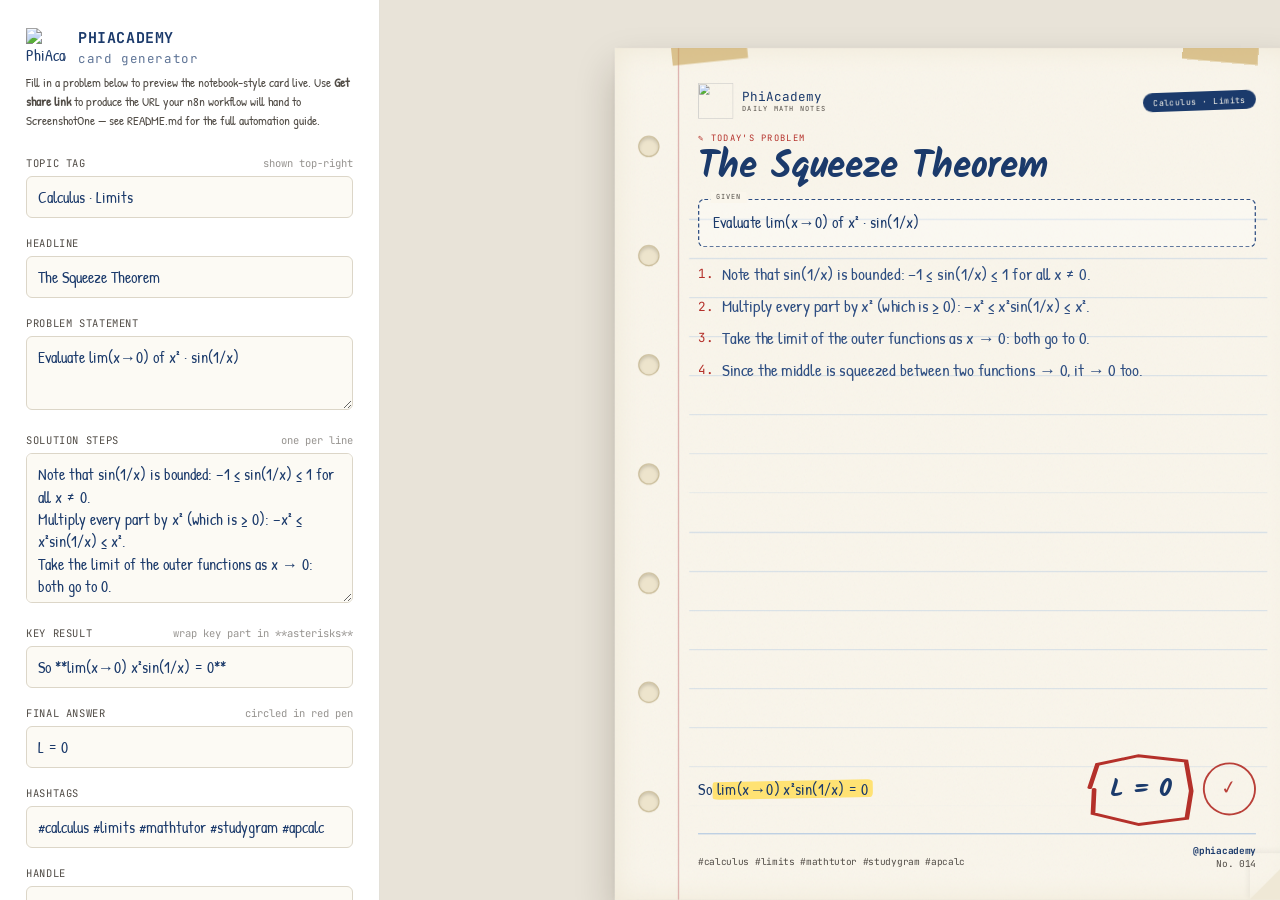
==== index.html @ bddf8640 "Add files via upload" ====
<!DOCTYPE html>
<html lang="en">
<head>
<meta charset="UTF-8">
<meta name="viewport" content="width=device-width, initial-scale=1.0">
<title>PhiAcademy — Mathematics Card Generator</title>
<meta name="description" content="Generate premium, handwritten-notebook-style mathematics social media cards for PhiAcademy — built for GitHub Pages + n8n + ScreenshotOne automation.">
<link rel="icon" href="assets/logos/phiacademy-logo.png">
<link rel="preconnect" href="https://fonts.googleapis.com">
<link rel="preconnect" href="https://fonts.gstatic.com" crossorigin>
<link href="https://fonts.googleapis.com/css2?family=Kalam:wght@400;700&family=Patrick+Hand&family=JetBrains+Mono:wght@400;500;700&display=swap" rel="stylesheet">
<link rel="stylesheet" href="style.css">
</head>
<body>
<div class="app">

  <!-- ============================= EDITOR PANEL ============================= -->
  <aside class="panel">
    <div class="panel__brand">
      <img src="assets/logos/phiacademy-logo.png" alt="PhiAcademy logo">
      <h1>PHIACADEMY<br><small style="font-weight:400;opacity:.7">card generator</small></h1>
    </div>
    <p class="panel__sub">
      Fill in a problem below to preview the notebook-style card live. Use
      <strong>Get share link</strong> to produce the URL your n8n workflow will
      hand to ScreenshotOne — see README.md for the full automation guide.
    </p>

    <form id="card-form">
      <div class="field">
        <label>Topic tag <span class="hint">shown top-right</span></label>
        <input type="text" name="topic" maxlength="60">
      </div>

      <div class="field">
        <label>Headline</label>
        <input type="text" name="title" maxlength="80">
      </div>

      <div class="field">
        <label>Problem statement</label>
        <textarea name="problem" maxlength="240"></textarea>
      </div>

      <div class="field">
        <label>Solution steps <span class="hint">one per line</span></label>
        <textarea name="steps" style="min-height:150px" maxlength="800"></textarea>
      </div>

      <div class="field">
        <label>Key result <span class="hint">wrap key part in **asterisks**</span></label>
        <input type="text" name="formula" maxlength="120">
      </div>

      <div class="field">
        <label>Final answer <span class="hint">circled in red pen</span></label>
        <input type="text" name="answer" maxlength="40">
      </div>

      <div class="field">
        <label>Hashtags</label>
        <input type="text" name="hashtags" maxlength="120">
      </div>

      <div class="field">
        <label>Handle</label>
        <input type="text" name="handle" maxlength="30">
      </div>

      <div class="field">
        <label>Card number</label>
        <input type="text" name="cardno" maxlength="10">
      </div>

      <input type="hidden" name="theme" value="navy">

      <div class="field">
        <label>Theme</label>
        <div class="theme-swatches">
          <button type="button" data-theme="navy">Navy / Red</button>
          <button type="button" data-theme="emerald">Emerald</button>
          <button type="button" data-theme="plum">Plum</button>
        </div>
      </div>
    </form>

    <div class="btn-row">
      <button class="action" id="btn-randomize" type="button">🎲 Randomize sample</button>
      <button class="action primary" id="btn-share" type="button">🔗 Get share link</button>
      <button class="action" id="btn-json" type="button">⬇ Export JSON</button>
    </div>
    <div class="url-out" id="url-out" style="display:none"></div>
  </aside>

  <!-- ============================== CARD PREVIEW ============================== -->
  <main class="stage-wrap">
    <div class="stage">
      <div class="card theme-navy" id="phi-card">
        <div class="card__grain"></div>
        <div class="card__edge"></div>
        <span class="card__tape card__tape--tl"></span>
        <span class="card__tape card__tape--tr"></span>
        <div class="card__holes">
          <span></span><span></span><span></span><span></span><span></span><span></span><span></span>
        </div>
        <div class="card__margin"></div>
        <div class="card__rules"></div>

        <div class="card__content">
          <div class="card__header">
            <div class="card__brand">
              <img class="card__brand-badge" src="assets/logos/phiacademy-logo.png" alt="">
              <div class="card__brand-name">PhiAcademy<small>DAILY MATH NOTES</small></div>
            </div>
            <div class="card__tag js-topic">Calculus · Limits</div>
          </div>

          <div class="card__eyebrow">Today's Problem</div>
          <h2 class="card__title js-title">The Squeeze Theorem</h2>

          <div class="card__problem js-problem">Evaluate lim(x→0) of x² · sin(1/x)</div>

          <ol class="card__steps js-steps"></ol>

          <div class="card__answer-row">
            <div class="js-formula" style="font-family:var(--font-body); font-size:26px; flex:1;"></div>
            <div class="card__answer-wrap">
              <svg class="js-answer-circle"></svg>
              <span class="card__answer js-answer">L = 0</span>
            </div>
            <div class="card__stamp">✓</div>
          </div>

          <div class="card__footer">
            <div class="card__hashtags js-hashtags">#calculus #limits #mathtutor</div>
            <div class="card__pageno">
              <span class="card__handle js-handle">@phiacademy</span><br>
              <span class="js-cardno">No. 014</span>
            </div>
          </div>
        </div>
        <div class="card__fold"></div>
      </div>
    </div>
  </main>
</div>

<script src="script.js"></script>
</body>
</html>
---- style.css ----
/* ==========================================================================
   PhiAcademy — Mathematics Social Card Generator
   Design system: "graded notebook page"
   Tokens live at the top. Everything else derives from them.
   ========================================================================== */

:root {
  /* ---- palette: real notebook materials, not a template default ---- */
  --paper:        #FAF6EC;   /* warm ivory notebook paper   */
  --paper-edge:   #EFE8D6;   /* shadowed paper edge         */
  --ink:          #1B3A6B;   /* navy fountain-pen ink       */
  --ink-soft:     #2E4E82;   /* lighter ink for sub-text    */
  --graphite:     #514C46;   /* pencil / secondary text     */
  --rule-blue:    #B7CCE3;   /* faint ruled lines           */
  --margin-red:   #D08E8E;   /* vertical margin rule        */
  --red-pen:      #B4302A;   /* teacher's red pen           */
  --highlighter:  #FFE066;   /* yellow highlighter marker   */
  --gold-tape:    #C49B47;   /* washi-tape / gold accent    */
  --shadow:       rgba(35, 24, 10, 0.22);
  --hole-fill:    #EDE4CC;
  --hole-edge:    #CBBE9C;

  /* ---- theme overrides (swappable per-card via .theme-*) ---- */
  --accent: var(--red-pen);
  --highlight: var(--highlighter);

  /* ---- type ---- */
  --font-display: 'Kalam', 'Segoe Print', cursive;
  --font-body: 'Patrick Hand', 'Comic Sans MS', cursive;
  --font-mono: 'JetBrains Mono', 'Courier New', monospace;

  /* ---- card geometry (Instagram portrait, native px) ---- */
  --card-w: 1080px;
  --card-h: 1350px;
}

/* Theme variants — swap the "pen" and "highlighter", keep paper constant */
.theme-navy   { --accent: #B4302A; --highlight: #FFE066; }
.theme-emerald{ --accent: #1E6E4F; --highlight: #B7EFC5; }
.theme-plum   { --accent: #7A3B69; --highlight: #F3C6E8; }

* { box-sizing: border-box; }

html, body {
  margin: 0;
  padding: 0;
  background: #E8E3D8;
  font-family: var(--font-body);
  color: var(--ink);
}

::selection { background: var(--highlighter); color: var(--ink); }

/* ==========================================================================
   App chrome (editor shell) — deliberately quiet so the card is the focus
   ========================================================================== */

.app {
  min-height: 100vh;
  display: grid;
  grid-template-columns: 380px 1fr;
}

.panel {
  background: #FFFFFF;
  border-right: 1px solid #E3E0D8;
  padding: 28px 26px 120px;
  overflow-y: auto;
  height: 100vh;
  position: sticky;
  top: 0;
}

.panel__brand {
  display: flex;
  align-items: center;
  gap: 12px;
  margin-bottom: 6px;
}

.panel__brand img { width: 40px; height: 40px; }

.panel__brand h1 {
  font-family: var(--font-mono);
  font-size: 15px;
  letter-spacing: 0.04em;
  margin: 0;
  color: var(--ink);
}

.panel__sub {
  font-size: 12.5px;
  color: var(--graphite);
  margin: 0 0 26px;
  line-height: 1.5;
}

.field { margin-bottom: 18px; }

.field label {
  display: flex;
  justify-content: space-between;
  align-items: baseline;
  font-family: var(--font-mono);
  font-size: 10.5px;
  letter-spacing: 0.06em;
  text-transform: uppercase;
  color: var(--graphite);
  margin-bottom: 6px;
}

.field label span.hint { text-transform: none; letter-spacing: 0; opacity: 0.6; }

.field input,
.field textarea,
.field select {
  width: 100%;
  font-family: var(--font-body);
  font-size: 16px;
  padding: 9px 11px;
  border: 1.5px solid #DCD6C8;
  border-radius: 6px;
  background: #FCFAF4;
  color: var(--ink);
  resize: vertical;
}

.field textarea { min-height: 74px; line-height: 1.4; }

.field input:focus,
.field textarea:focus,
.field select:focus {
  outline: none;
  border-color: var(--ink-soft);
  box-shadow: 0 0 0 3px rgba(46, 78, 130, 0.14);
}

.theme-swatches { display: flex; gap: 10px; }
.theme-swatches button {
  flex: 1;
  height: 34px;
  border-radius: 6px;
  border: 2px solid transparent;
  cursor: pointer;
  font-family: var(--font-mono);
  font-size: 10px;
}
.theme-swatches button[data-theme="navy"]    { background: #F4E3E1; color: #7a1f1f; }
.theme-swatches button[data-theme="emerald"] { background: #E0F1E7; color: #14432f; }
.theme-swatches button[data-theme="plum"]    { background: #F3E4EF; color: #5a2a4d; }
.theme-swatches button.active { border-color: var(--ink); }

.btn-row { display: flex; gap: 10px; margin-top: 22px; flex-wrap: wrap; }

button.action {
  font-family: var(--font-mono);
  font-size: 11.5px;
  letter-spacing: 0.03em;
  border: 1.5px solid var(--ink);
  background: var(--paper);
  color: var(--ink);
  padding: 10px 14px;
  border-radius: 6px;
  cursor: pointer;
  transition: transform 0.08s ease, background 0.15s ease;
}
button.action:hover { background: var(--ink); color: var(--paper); }
button.action:active { transform: scale(0.97); }
button.action.primary { background: var(--ink); color: var(--paper); }
button.action.primary:hover { background: var(--ink-soft); }

.url-out {
  margin-top: 14px;
  font-family: var(--font-mono);
  font-size: 10.5px;
  word-break: break-all;
  background: #F4F1E7;
  border: 1px dashed #CFC7AE;
  border-radius: 6px;
  padding: 10px;
  color: var(--graphite);
  max-height: 90px;
  overflow-y: auto;
}

.stage-wrap {
  height: 100vh;
  overflow: auto;
  display: flex;
  align-items: flex-start;
  justify-content: center;
  padding: 48px 24px;
}

.stage {
  transform-origin: top center;
  flex-shrink: 0;
}

/* Embed mode: automation-friendly, no chrome, card rendered at native size */
body.embed { background: var(--paper); }
body.embed .panel { display: none; }
body.embed .app { display: block; }
body.embed .stage-wrap { padding: 0; height: auto; display: block; }
body.embed .stage { transform: none !important; }

/* ==========================================================================
   THE CARD — signature component
   ========================================================================== */

.card {
  width: var(--card-w);
  height: var(--card-h);
  background: var(--paper);
  position: relative;
  overflow: hidden;
  box-shadow: 0 30px 60px var(--shadow), 0 2px 10px rgba(0,0,0,0.08);
  color: var(--ink);
}

/* subtle paper grain */
.card__grain {
  position: absolute;
  inset: 0;
  opacity: 0.05;
  mix-blend-mode: multiply;
  pointer-events: none;
  background-image: url("data:image/svg+xml,%3Csvg xmlns='http://www.w3.org/2000/svg' width='120' height='120'%3E%3Cfilter id='n'%3E%3CfeTurbulence type='fractalNoise' baseFrequency='0.9' numOctaves='2' stitchTiles='stitch'/%3E%3C/filter%3E%3Crect width='100%25' height='100%25' filter='url(%23n)'/%3E%3C/svg%3E");
}

/* shadowed edge to feel like a page lifted off a stack */
.card__edge {
  position: absolute;
  inset: 0;
  pointer-events: none;
  box-shadow: inset 0 0 46px var(--paper-edge);
}

/* ruled lines across the writable area */
.card__rules {
  position: absolute;
  top: 210px;
  left: 118px;
  right: 46px;
  bottom: 150px;
  background-image: repeating-linear-gradient(
    to bottom,
    transparent 0,
    transparent 60px,
    var(--rule-blue) 61px,
    var(--rule-blue) 62px
  );
  opacity: 0.55;
  pointer-events: none;
}

/* red vertical margin rule */
.card__margin {
  position: absolute;
  top: 0;
  bottom: 0;
  left: 100px;
  width: 2px;
  background: var(--margin-red);
  opacity: 0.65;
}

/* spiral-bound holes down the left edge */
.card__holes {
  position: absolute;
  top: 0;
  bottom: 0;
  left: 34px;
  width: 40px;
  display: flex;
  flex-direction: column;
  justify-content: space-evenly;
  align-items: center;
  pointer-events: none;
}
.card__holes span {
  width: 34px;
  height: 34px;
  border-radius: 50%;
  background: var(--hole-fill);
  border: 2px solid var(--hole-edge);
  box-shadow: inset 0 3px 5px rgba(0,0,0,0.14);
}

/* dog-ear fold, bottom right */
.card__fold {
  position: absolute;
  right: 0;
  bottom: 0;
  width: 74px;
  height: 74px;
  background: linear-gradient(135deg, transparent 49%, var(--paper-edge) 50%);
  box-shadow: -3px -3px 10px rgba(0,0,0,0.06);
}

/* ---- content layer ---- */
.card__content {
  position: relative;
  z-index: 2;
  height: 100%;
  padding: 56px 64px 48px 132px;
  display: flex;
  flex-direction: column;
}

.card__header {
  display: flex;
  align-items: center;
  justify-content: space-between;
  margin-bottom: 22px;
}

.card__brand {
  display: flex;
  align-items: center;
  gap: 14px;
}

.card__brand-badge {
  width: 56px;
  height: 56px;
  flex-shrink: 0;
}

.card__brand-name {
  font-family: var(--font-mono);
  font-size: 20px;
  letter-spacing: 0.03em;
  color: var(--ink);
  line-height: 1.1;
}

.card__brand-name small {
  display: block;
  font-size: 11px;
  color: var(--graphite);
  letter-spacing: 0.12em;
  margin-top: 2px;
}

.card__tag {
  font-family: var(--font-mono);
  font-size: 13px;
  letter-spacing: 0.05em;
  color: var(--paper);
  background: var(--ink);
  padding: 7px 16px 6px;
  border-radius: 20px;
  transform: rotate(-2deg);
  white-space: nowrap;
}

.card__eyebrow {
  font-family: var(--font-mono);
  font-size: 14px;
  letter-spacing: 0.14em;
  color: var(--accent);
  text-transform: uppercase;
  margin-bottom: 6px;
}
.card__eyebrow::before { content: "✎ "; }

.card__title {
  font-family: var(--font-display);
  font-weight: 700;
  font-size: 58px;
  line-height: 1.06;
  color: var(--ink);
  margin: 0 0 20px;
  max-width: 95%;
}

.card__problem {
  border: 2px dashed var(--ink-soft);
  border-radius: 10px;
  padding: 18px 22px;
  font-family: var(--font-body);
  font-size: 26px;
  line-height: 1.42;
  color: var(--ink);
  background: rgba(255,255,255,0.35);
  margin-bottom: 22px;
  position: relative;
}
.card__problem::before {
  content: "GIVEN";
  position: absolute;
  top: -13px;
  left: 18px;
  background: var(--paper);
  padding: 0 8px;
  font-family: var(--font-mono);
  font-size: 11px;
  letter-spacing: 0.1em;
  color: var(--graphite);
}

.card__steps {
  list-style: none;
  margin: 0 0 20px;
  padding: 0;
  font-family: var(--font-body);
  font-size: 27px;
  line-height: 1.5;
  color: var(--ink-soft);
  flex: 1;
}

.card__steps li {
  display: flex;
  gap: 14px;
  margin-bottom: 10px;
}

.card__steps li::before {
  content: counter(step) ".";
  counter-increment: step;
  font-family: var(--font-mono);
  color: var(--accent);
  font-size: 20px;
  padding-top: 5px;
  flex-shrink: 0;
}

.card__steps { counter-reset: step; }

/* highlighter-marker effect on inline key phrases */
.hl {
  position: relative;
  white-space: nowrap;
  padding: 0 2px;
}
.hl::before {
  content: "";
  position: absolute;
  left: -5px;
  right: -5px;
  top: 14%;
  bottom: 6%;
  background: var(--highlight);
  transform: rotate(-1.1deg);
  z-index: -1;
  mix-blend-mode: multiply;
  border-radius: 3px 9px 4px 10px / 8px 4px 9px 3px;
  opacity: 0.9;
}

.card__answer-row {
  display: flex;
  align-items: center;
  gap: 22px;
  margin-top: auto;
}

.card__answer-wrap {
  position: relative;
  display: inline-flex;
  padding: 10px 26px;
}

.card__answer-wrap svg {
  position: absolute;
  inset: -16px;
  width: calc(100% + 32px);
  height: calc(100% + 32px);
  overflow: visible;
}
.card__answer-wrap svg path {
  fill: none;
  stroke: var(--accent);
  stroke-width: 4;
  stroke-linecap: round;
}

.card__answer {
  font-family: var(--font-display);
  font-weight: 700;
  font-size: 40px;
  color: var(--ink);
  position: relative;
  z-index: 1;
}

.card__stamp {
  font-family: var(--font-display);
  font-size: 30px;
  color: var(--accent);
  border: 3px solid var(--accent);
  border-radius: 50%;
  width: 84px;
  height: 84px;
  display: flex;
  align-items: center;
  justify-content: center;
  transform: rotate(-9deg);
  opacity: 0.92;
  flex-shrink: 0;
}

.card__footer {
  margin-top: 28px;
  padding-top: 16px;
  border-top: 2px solid var(--rule-blue);
  display: flex;
  justify-content: space-between;
  align-items: flex-end;
  font-family: var(--font-mono);
  font-size: 15px;
  color: var(--graphite);
}

.card__hashtags { max-width: 70%; line-height: 1.6; }
.card__handle { color: var(--ink); font-weight: bold; }
.card__pageno { text-align: right; white-space: nowrap; }

/* washi tape accents on the corners */
.card__tape {
  position: absolute;
  width: 120px;
  height: 34px;
  background: var(--gold-tape);
  opacity: 0.55;
  z-index: 3;
}
.card__tape--tl { top: -12px; left: 90px; transform: rotate(-6deg); }
.card__tape--tr { top: -12px; right: 60px; transform: rotate(5deg); }

/* ==========================================================================
   Responsive editor chrome
   ========================================================================== */
@media (max-width: 900px) {
  .app { grid-template-columns: 1fr; }
  .panel { position: relative; height: auto; border-right: none; border-bottom: 1px solid #E3E0D8; }
  .stage-wrap { height: auto; padding: 28px 12px 60px; }
}

/* Respect reduced motion */
@media (prefers-reduced-motion: reduce) {
  * { transition: none !important; }
}

:focus-visible { outline: 3px solid var(--ink-soft); outline-offset: 2px; }
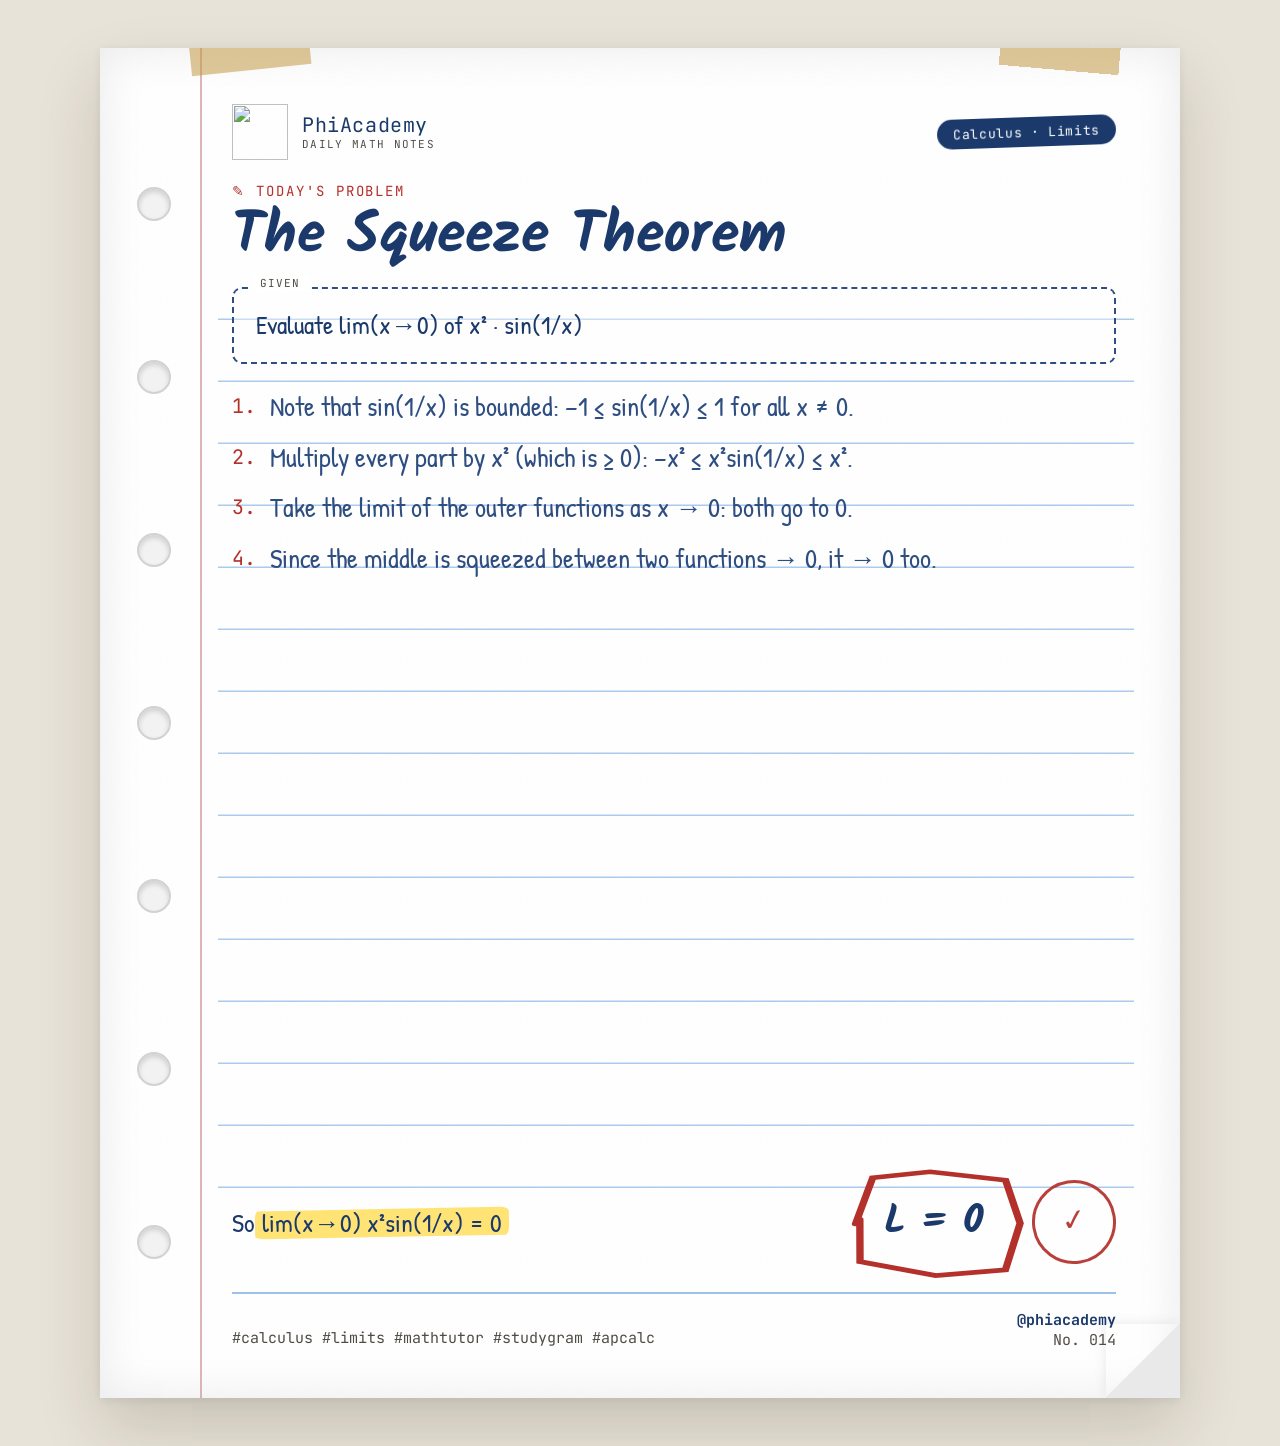
==== commit 805d6742: "Add files via upload" ====
--- a/index.html
+++ b/index.html
@@ -3,8 +3,8 @@
 <head>
 <meta charset="UTF-8">
 <meta name="viewport" content="width=device-width, initial-scale=1.0">
-<title>PhiAcademy — Mathematics Card Generator</title>
-<meta name="description" content="Generate premium, handwritten-notebook-style mathematics social media cards for PhiAcademy — built for GitHub Pages + n8n + ScreenshotOne automation.">
+<title>PhiAcademy — Daily Math Notes</title>
+<meta name="description" content="Premium, handwritten-notebook-style mathematics learning cards from PhiAcademy.">
 <link rel="icon" href="assets/logos/phiacademy-logo.png">
 <link rel="preconnect" href="https://fonts.googleapis.com">
 <link rel="preconnect" href="https://fonts.gstatic.com" crossorigin>
@@ -13,86 +13,6 @@
 </head>
 <body>
 <div class="app">
-
-  <!-- ============================= EDITOR PANEL ============================= -->
-  <aside class="panel">
-    <div class="panel__brand">
-      <img src="assets/logos/phiacademy-logo.png" alt="PhiAcademy logo">
-      <h1>PHIACADEMY<br><small style="font-weight:400;opacity:.7">card generator</small></h1>
-    </div>
-    <p class="panel__sub">
-      Fill in a problem below to preview the notebook-style card live. Use
-      <strong>Get share link</strong> to produce the URL your n8n workflow will
-      hand to ScreenshotOne — see README.md for the full automation guide.
-    </p>
-
-    <form id="card-form">
-      <div class="field">
-        <label>Topic tag <span class="hint">shown top-right</span></label>
-        <input type="text" name="topic" maxlength="60">
-      </div>
-
-      <div class="field">
-        <label>Headline</label>
-        <input type="text" name="title" maxlength="80">
-      </div>
-
-      <div class="field">
-        <label>Problem statement</label>
-        <textarea name="problem" maxlength="240"></textarea>
-      </div>
-
-      <div class="field">
-        <label>Solution steps <span class="hint">one per line</span></label>
-        <textarea name="steps" style="min-height:150px" maxlength="800"></textarea>
-      </div>
-
-      <div class="field">
-        <label>Key result <span class="hint">wrap key part in **asterisks**</span></label>
-        <input type="text" name="formula" maxlength="120">
-      </div>
-
-      <div class="field">
-        <label>Final answer <span class="hint">circled in red pen</span></label>
-        <input type="text" name="answer" maxlength="40">
-      </div>
-
-      <div class="field">
-        <label>Hashtags</label>
-        <input type="text" name="hashtags" maxlength="120">
-      </div>
-
-      <div class="field">
-        <label>Handle</label>
-        <input type="text" name="handle" maxlength="30">
-      </div>
-
-      <div class="field">
-        <label>Card number</label>
-        <input type="text" name="cardno" maxlength="10">
-      </div>
-
-      <input type="hidden" name="theme" value="navy">
-
-      <div class="field">
-        <label>Theme</label>
-        <div class="theme-swatches">
-          <button type="button" data-theme="navy">Navy / Red</button>
-          <button type="button" data-theme="emerald">Emerald</button>
-          <button type="button" data-theme="plum">Plum</button>
-        </div>
-      </div>
-    </form>
-
-    <div class="btn-row">
-      <button class="action" id="btn-randomize" type="button">🎲 Randomize sample</button>
-      <button class="action primary" id="btn-share" type="button">🔗 Get share link</button>
-      <button class="action" id="btn-json" type="button">⬇ Export JSON</button>
-    </div>
-    <div class="url-out" id="url-out" style="display:none"></div>
-  </aside>
-
-  <!-- ============================== CARD PREVIEW ============================== -->
   <main class="stage-wrap">
     <div class="stage">
       <div class="card theme-navy" id="phi-card">
--- a/style.css
+++ b/style.css
@@ -6,19 +6,19 @@
 
 :root {
   /* ---- palette: real notebook materials, not a template default ---- */
-  --paper:        #FAF6EC;   /* warm ivory notebook paper   */
-  --paper-edge:   #EFE8D6;   /* shadowed paper edge         */
+  --paper:        #FFFFFF;   /* clean white notebook paper  */
+  --paper-edge:   #E9E9E9;   /* shadowed paper edge         */
   --ink:          #1B3A6B;   /* navy fountain-pen ink       */
   --ink-soft:     #2E4E82;   /* lighter ink for sub-text    */
   --graphite:     #514C46;   /* pencil / secondary text     */
-  --rule-blue:    #B7CCE3;   /* faint ruled lines           */
+  --rule-blue:    #9DC1EA;   /* clear blue ruled lines      */
   --margin-red:   #D08E8E;   /* vertical margin rule        */
   --red-pen:      #B4302A;   /* teacher's red pen           */
   --highlighter:  #FFE066;   /* yellow highlighter marker   */
   --gold-tape:    #C49B47;   /* washi-tape / gold accent    */
-  --shadow:       rgba(35, 24, 10, 0.22);
-  --hole-fill:    #EDE4CC;
-  --hole-edge:    #CBBE9C;
+  --shadow:       rgba(35, 24, 10, 0.16);
+  --hole-fill:    #F2F2F2;
+  --hole-edge:    #D2D2D2;
 
   /* ---- theme overrides (swappable per-card via .theme-*) ---- */
   --accent: var(--red-pen);
@@ -57,137 +57,12 @@
 
 .app {
   min-height: 100vh;
-  display: grid;
-  grid-template-columns: 380px 1fr;
-}
-
-.panel {
-  background: #FFFFFF;
-  border-right: 1px solid #E3E0D8;
-  padding: 28px 26px 120px;
-  overflow-y: auto;
-  height: 100vh;
-  position: sticky;
-  top: 0;
-}
-
-.panel__brand {
-  display: flex;
-  align-items: center;
-  gap: 12px;
-  margin-bottom: 6px;
-}
-
-.panel__brand img { width: 40px; height: 40px; }
-
-.panel__brand h1 {
-  font-family: var(--font-mono);
-  font-size: 15px;
-  letter-spacing: 0.04em;
-  margin: 0;
-  color: var(--ink);
-}
-
-.panel__sub {
-  font-size: 12.5px;
-  color: var(--graphite);
-  margin: 0 0 26px;
-  line-height: 1.5;
-}
-
-.field { margin-bottom: 18px; }
-
-.field label {
-  display: flex;
-  justify-content: space-between;
-  align-items: baseline;
-  font-family: var(--font-mono);
-  font-size: 10.5px;
-  letter-spacing: 0.06em;
-  text-transform: uppercase;
-  color: var(--graphite);
-  margin-bottom: 6px;
-}
-
-.field label span.hint { text-transform: none; letter-spacing: 0; opacity: 0.6; }
-
-.field input,
-.field textarea,
-.field select {
-  width: 100%;
-  font-family: var(--font-body);
-  font-size: 16px;
-  padding: 9px 11px;
-  border: 1.5px solid #DCD6C8;
-  border-radius: 6px;
-  background: #FCFAF4;
-  color: var(--ink);
-  resize: vertical;
-}
-
-.field textarea { min-height: 74px; line-height: 1.4; }
-
-.field input:focus,
-.field textarea:focus,
-.field select:focus {
-  outline: none;
-  border-color: var(--ink-soft);
-  box-shadow: 0 0 0 3px rgba(46, 78, 130, 0.14);
-}
-
-.theme-swatches { display: flex; gap: 10px; }
-.theme-swatches button {
-  flex: 1;
-  height: 34px;
-  border-radius: 6px;
-  border: 2px solid transparent;
-  cursor: pointer;
-  font-family: var(--font-mono);
-  font-size: 10px;
-}
-.theme-swatches button[data-theme="navy"]    { background: #F4E3E1; color: #7a1f1f; }
-.theme-swatches button[data-theme="emerald"] { background: #E0F1E7; color: #14432f; }
-.theme-swatches button[data-theme="plum"]    { background: #F3E4EF; color: #5a2a4d; }
-.theme-swatches button.active { border-color: var(--ink); }
-
-.btn-row { display: flex; gap: 10px; margin-top: 22px; flex-wrap: wrap; }
-
-button.action {
-  font-family: var(--font-mono);
-  font-size: 11.5px;
-  letter-spacing: 0.03em;
-  border: 1.5px solid var(--ink);
-  background: var(--paper);
-  color: var(--ink);
-  padding: 10px 14px;
-  border-radius: 6px;
-  cursor: pointer;
-  transition: transform 0.08s ease, background 0.15s ease;
-}
-button.action:hover { background: var(--ink); color: var(--paper); }
-button.action:active { transform: scale(0.97); }
-button.action.primary { background: var(--ink); color: var(--paper); }
-button.action.primary:hover { background: var(--ink-soft); }
-
-.url-out {
-  margin-top: 14px;
-  font-family: var(--font-mono);
-  font-size: 10.5px;
-  word-break: break-all;
-  background: #F4F1E7;
-  border: 1px dashed #CFC7AE;
-  border-radius: 6px;
-  padding: 10px;
-  color: var(--graphite);
-  max-height: 90px;
-  overflow-y: auto;
 }
 
 .stage-wrap {
-  height: 100vh;
-  overflow: auto;
-  display: flex;
-  align-items: flex-start;
+  min-height: 100vh;
+  display: flex;
+  align-items: center;
   justify-content: center;
   padding: 48px 24px;
 }
@@ -199,9 +74,7 @@
 
 /* Embed mode: automation-friendly, no chrome, card rendered at native size */
 body.embed { background: var(--paper); }
-body.embed .panel { display: none; }
-body.embed .app { display: block; }
-body.embed .stage-wrap { padding: 0; height: auto; display: block; }
+body.embed .stage-wrap { padding: 0; height: auto; min-height: 0; display: block; }
 body.embed .stage { transform: none !important; }
 
 /* ==========================================================================
@@ -222,7 +95,7 @@
 .card__grain {
   position: absolute;
   inset: 0;
-  opacity: 0.05;
+  opacity: 0.03;
   mix-blend-mode: multiply;
   pointer-events: none;
   background-image: url("data:image/svg+xml,%3Csvg xmlns='http://www.w3.org/2000/svg' width='120' height='120'%3E%3Cfilter id='n'%3E%3CfeTurbulence type='fractalNoise' baseFrequency='0.9' numOctaves='2' stitchTiles='stitch'/%3E%3C/filter%3E%3Crect width='100%25' height='100%25' filter='url(%23n)'/%3E%3C/svg%3E");
@@ -250,7 +123,7 @@
     var(--rule-blue) 61px,
     var(--rule-blue) 62px
   );
-  opacity: 0.55;
+  opacity: 0.85;
   pointer-events: none;
 }
 
@@ -534,9 +407,7 @@
    Responsive editor chrome
    ========================================================================== */
 @media (max-width: 900px) {
-  .app { grid-template-columns: 1fr; }
-  .panel { position: relative; height: auto; border-right: none; border-bottom: 1px solid #E3E0D8; }
-  .stage-wrap { height: auto; padding: 28px 12px 60px; }
+  .stage-wrap { min-height: auto; padding: 28px 12px 60px; }
 }
 
 /* Respect reduced motion */
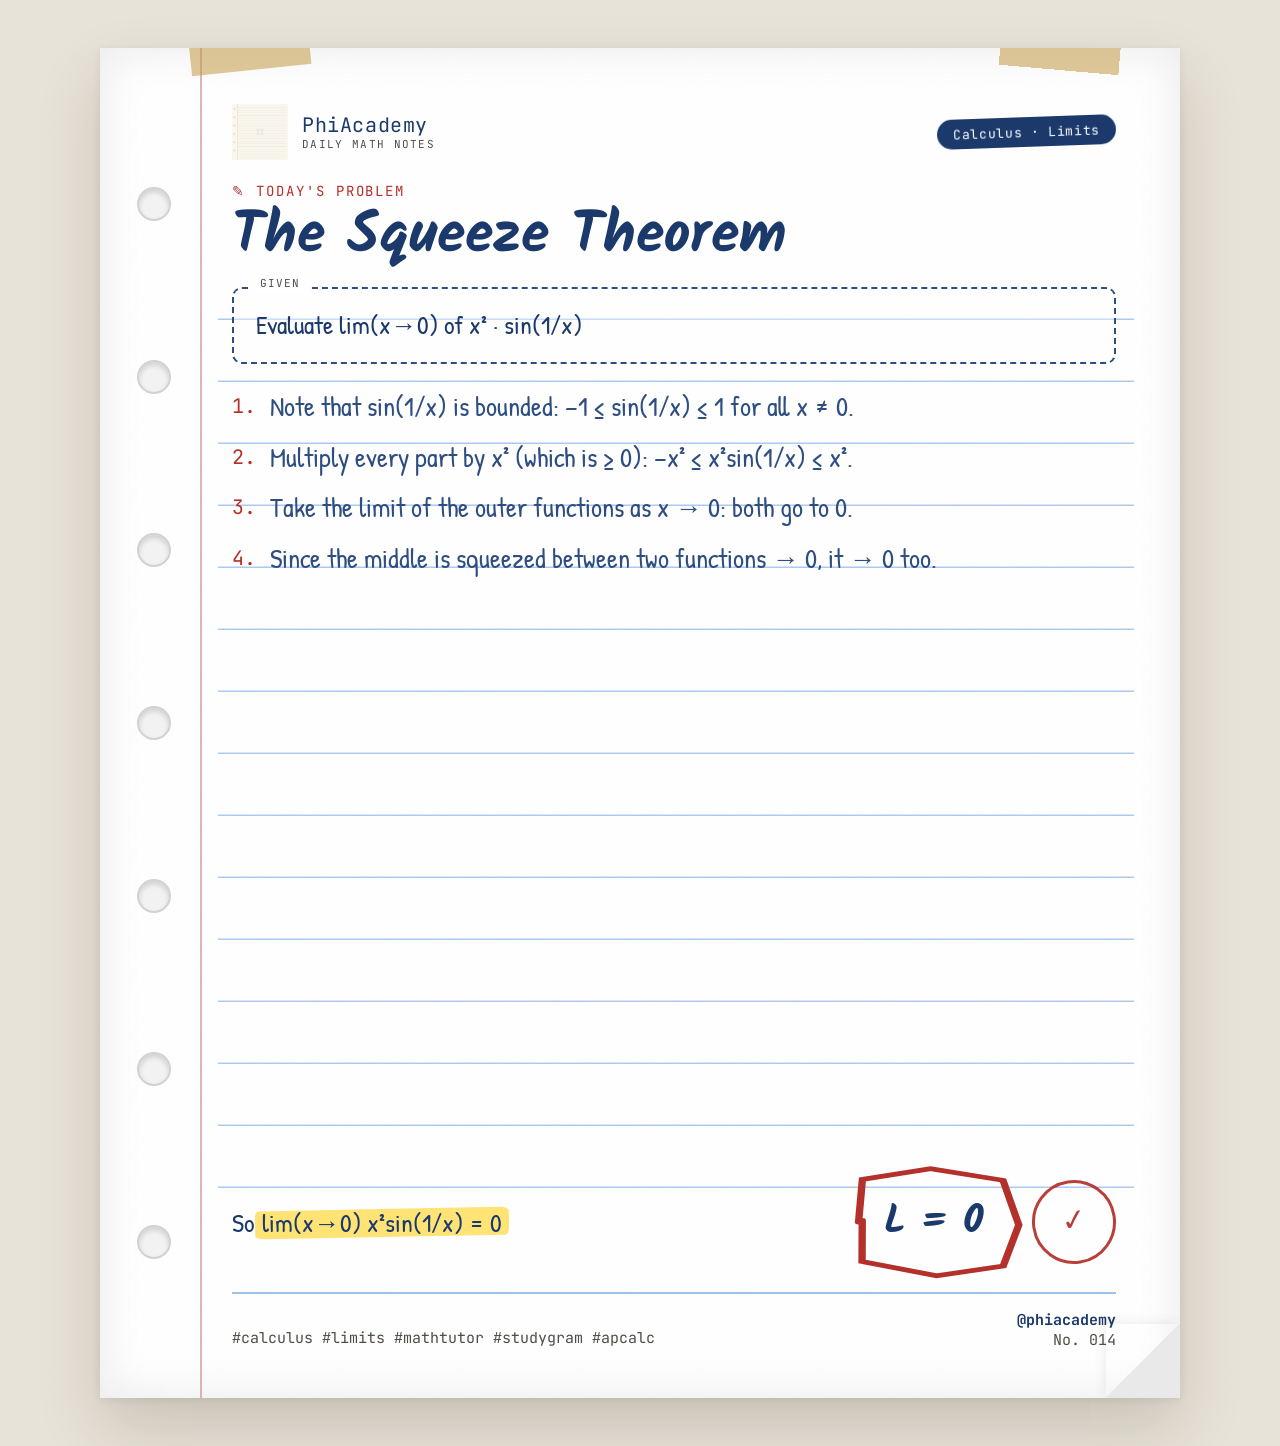
==== commit b6ffbfd3: "Update index.html" ====
--- a/index.html
+++ b/index.html
@@ -5,7 +5,7 @@
 <meta name="viewport" content="width=device-width, initial-scale=1.0">
 <title>PhiAcademy — Daily Math Notes</title>
 <meta name="description" content="Premium, handwritten-notebook-style mathematics learning cards from PhiAcademy.">
-<link rel="icon" href="assets/logos/phiacademy-logo.png">
+<link rel="icon" href="phiacademy-logo.png">
 <link rel="preconnect" href="https://fonts.googleapis.com">
 <link rel="preconnect" href="https://fonts.gstatic.com" crossorigin>
 <link href="https://fonts.googleapis.com/css2?family=Kalam:wght@400;700&family=Patrick+Hand&family=JetBrains+Mono:wght@400;500;700&display=swap" rel="stylesheet">
@@ -29,7 +29,7 @@
         <div class="card__content">
           <div class="card__header">
             <div class="card__brand">
-              <img class="card__brand-badge" src="assets/logos/phiacademy-logo.png" alt="">
+              <img class="card__brand-badge" src="phiacademy-logo.png" alt="PhiAcademy">
               <div class="card__brand-name">PhiAcademy<small>DAILY MATH NOTES</small></div>
             </div>
             <div class="card__tag js-topic">Calculus · Limits</div>
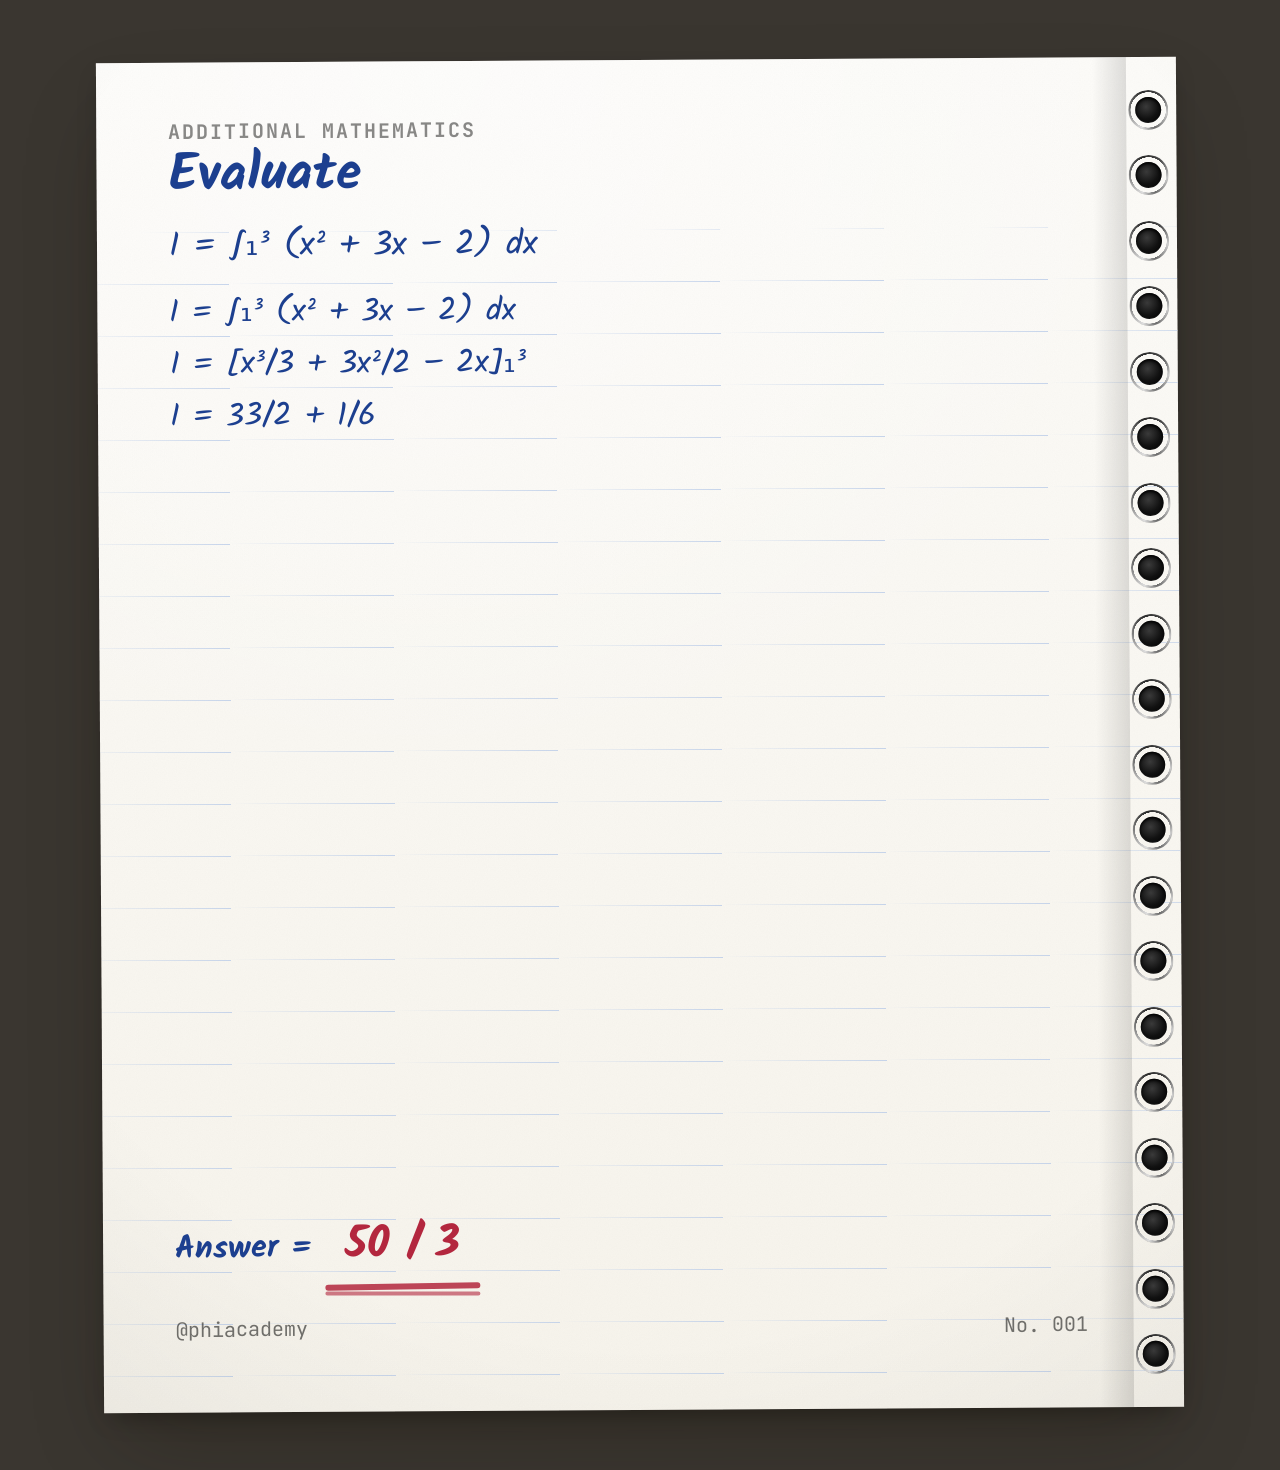
==== commit fc6b4518: "Update index.html" ====
--- a/index.html
+++ b/index.html
@@ -3,68 +3,317 @@
 <head>
 <meta charset="UTF-8">
 <meta name="viewport" content="width=device-width, initial-scale=1.0">
-<title>PhiAcademy — Daily Math Notes</title>
-<meta name="description" content="Premium, handwritten-notebook-style mathematics learning cards from PhiAcademy.">
-<link rel="icon" href="phiacademy-logo.png">
+<title>PhiAcademy — Worked Solution Card</title>
 <link rel="preconnect" href="https://fonts.googleapis.com">
 <link rel="preconnect" href="https://fonts.gstatic.com" crossorigin>
 <link href="https://fonts.googleapis.com/css2?family=Kalam:wght@400;700&family=Patrick+Hand&family=JetBrains+Mono:wght@400;500;700&display=swap" rel="stylesheet">
-<link rel="stylesheet" href="style.css">
+<style>
+  :root{
+    --paper:#fdfcf9;
+    --paper-warm:#f7f4ec;
+    --rule-blue:#b9cbe8;
+    --ink-blue:#1c3f8f;
+    --ink-red:#b3273e;
+    --graphite:#2a2a28;
+    --spiral:#232323;
+    --spiral-shine:#8a8a8a;
+    --shadow:rgba(20,15,5,0.28);
+  }
+
+  *{box-sizing:border-box;}
+
+  body{
+    margin:0;
+    min-height:100vh;
+    display:flex;
+    align-items:center;
+    justify-content:center;
+    background:#3a3630;
+    font-family:'Patrick Hand', cursive;
+  }
+
+  /* ---- outer photographed-page illusion ---- */
+  .stage{
+    padding:60px;
+  }
+  body.embed .stage{ padding:0; background:transparent; }
+  body.embed{ background:transparent; }
+
+  .page{
+    position:relative;
+    width:1080px;
+    height:1350px;
+    background:
+      radial-gradient(120% 90% at 30% 0%, rgba(255,255,255,0.55), transparent 60%),
+      linear-gradient(180deg, var(--paper) 0%, var(--paper-warm) 100%);
+    box-shadow:
+      0 40px 90px -20px var(--shadow),
+      0 10px 25px -8px rgba(0,0,0,0.35);
+    overflow:hidden;
+    transform:rotate(-0.35deg);
+  }
+
+  /* subtle paper grain */
+  .page::before{
+    content:"";
+    position:absolute; inset:0;
+    background-image:url("data:image/svg+xml;utf8,<svg xmlns='http://www.w3.org/2000/svg' width='120' height='120'><filter id='n'><feTurbulence type='fractalNoise' baseFrequency='0.9' numOctaves='2' stitchTiles='stitch'/><feColorMatrix type='matrix' values='0 0 0 0 0  0 0 0 0 0  0 0 0 0 0  0 0 0 0.03 0'/></filter><rect width='100%25' height='100%25' filter='url(%23n)'/></svg>");
+    opacity:0.55;
+    pointer-events:none;
+  }
+
+  /* soft vignette to sell top-down photo lighting */
+  .page::after{
+    content:"";
+    position:absolute; inset:0;
+    background:radial-gradient(120% 100% at 50% 40%, transparent 55%, rgba(0,0,0,0.10) 100%);
+    pointer-events:none;
+  }
+
+  /* ---- ruled lines ---- */
+  .rules{
+    position:absolute;
+    top:170px; left:0; right:0; bottom:0;
+    background-image:repeating-linear-gradient(
+      to bottom,
+      transparent 0,
+      transparent 51px,
+      var(--rule-blue) 52px
+    );
+    opacity:0.8;
+  }
+
+  /* ---- spiral binding, right edge ---- */
+  .spiral{
+    position:absolute;
+    top:0; right:0; bottom:0;
+    width:56px;
+    display:flex;
+    flex-direction:column;
+    justify-content:space-evenly;
+    align-items:center;
+    z-index:5;
+  }
+
+  /* each hole = punched paper (dark cutout with inner depth) + a wire ring
+     drawn as a separate element sitting slightly above/through it */
+  .spiral span{
+    position:relative;
+    width:26px; height:26px;
+    border-radius:50%;
+    background: radial-gradient(circle at 42% 38%, #3a3a3a 0%, #111 55%, #000 100%);
+    box-shadow:
+      inset 0 2px 3px rgba(0,0,0,0.9),
+      inset 0 -1px 1px rgba(255,255,255,0.05),
+      0 1px 1px rgba(255,255,255,0.25);
+  }
+  .spiral span::before{
+    /* the metal coil, drawn as a ring with a directional highlight so it
+       reads as curved wire rather than a flat painted circle */
+    content:"";
+    position:absolute;
+    top:-7px; left:-7px;
+    width:40px; height:40px;
+    border-radius:50%;
+    background:
+      conic-gradient(from 200deg,
+        #dfdfdf 0deg,
+        #8a8a8a 60deg,
+        #2c2c2c 140deg,
+        #4a4a4a 200deg,
+        #cfcfcf 260deg,
+        #6b6b6b 320deg,
+        #dfdfdf 360deg);
+    -webkit-mask: radial-gradient(circle, transparent 62%, #000 63%, #000 82%, transparent 83%);
+            mask: radial-gradient(circle, transparent 62%, #000 63%, #000 82%, transparent 83%);
+    filter: drop-shadow(1px 2px 1px rgba(0,0,0,0.45));
+  }
+
+  .spiral-shadow{
+    position:absolute;
+    top:0; right:50px; bottom:0;
+    width:34px;
+    background:linear-gradient(to left, rgba(0,0,0,0.12), transparent);
+    z-index:4;
+  }
+
+  /* ---- content ---- */
+  .content{
+    position:relative;
+    z-index:2;
+    padding:56px 96px 70px 72px;
+    height:100%;
+    display:flex;
+    flex-direction:column;
+  }
+
+  .eyebrow{
+    font-family:'JetBrains Mono', monospace;
+    font-size:20px;
+    font-weight:700;
+    letter-spacing:2px;
+    color:var(--graphite);
+    text-transform:uppercase;
+    opacity:0.55;
+    margin-bottom:6px;
+  }
+
+  .heading{
+    font-family:'Kalam', cursive;
+    font-weight:700;
+    font-size:52px;
+    color:var(--ink-blue);
+    margin:0 0 18px 0;
+    line-height:1;
+  }
+
+  .problem{
+    font-family:'Kalam', cursive;
+    font-size:34px;
+    color:var(--ink-blue);
+    line-height:1.55;
+    margin-bottom:6px;
+  }
+
+  .steps{
+    margin-top:8px;
+    display:flex;
+    flex-direction:column;
+    flex:1;
+  }
+
+  .step{
+    font-family:'Kalam', cursive;
+    font-size:32px;
+    color:var(--ink-blue);
+    line-height:52px;
+    height:52px;
+    display:flex;
+    align-items:center;
+    white-space:nowrap;
+    overflow:hidden;
+    text-overflow:ellipsis;
+  }
+  .step .prefix{
+    font-weight:700;
+    margin-right:14px;
+    opacity:0.9;
+  }
+
+  .answer-block{
+    margin-top:auto;
+    padding-top:18px;
+    display:flex;
+    align-items:baseline;
+    gap:18px;
+  }
+  .answer-label{
+    font-family:'Kalam', cursive;
+    font-size:32px;
+    color:var(--ink-blue);
+    font-weight:700;
+  }
+  .answer-value{
+    font-family:'Kalam', cursive;
+    font-weight:700;
+    font-size:44px;
+    color:var(--ink-red);
+    position:relative;
+    padding:2px 14px;
+  }
+  .answer-value::after{
+    content:"";
+    position:absolute;
+    left:-6px; right:-6px; bottom:-8px;
+    height:6px;
+    background:var(--ink-red);
+    opacity:0.85;
+    transform:rotate(-0.6deg);
+    border-radius:3px;
+  }
+  .answer-value::before{
+    content:"";
+    position:absolute;
+    left:-6px; right:-6px; bottom:-14px;
+    height:4px;
+    background:var(--ink-red);
+    opacity:0.6;
+    transform:rotate(0.4deg);
+    border-radius:3px;
+  }
+
+  .footer{
+    margin-top:34px;
+    display:flex;
+    justify-content:space-between;
+    align-items:flex-end;
+    font-family:'JetBrains Mono', monospace;
+    font-size:20px;
+    color:var(--graphite);
+    opacity:0.65;
+  }
+</style>
 </head>
 <body>
-<div class="app">
-  <main class="stage-wrap">
-    <div class="stage">
-      <div class="card theme-navy" id="phi-card">
-        <div class="card__grain"></div>
-        <div class="card__edge"></div>
-        <span class="card__tape card__tape--tl"></span>
-        <span class="card__tape card__tape--tr"></span>
-        <div class="card__holes">
-          <span></span><span></span><span></span><span></span><span></span><span></span><span></span>
-        </div>
-        <div class="card__margin"></div>
-        <div class="card__rules"></div>
-
-        <div class="card__content">
-          <div class="card__header">
-            <div class="card__brand">
-              <img class="card__brand-badge" src="phiacademy-logo.png" alt="PhiAcademy">
-              <div class="card__brand-name">PhiAcademy<small>DAILY MATH NOTES</small></div>
-            </div>
-            <div class="card__tag js-topic">Calculus · Limits</div>
-          </div>
-
-          <div class="card__eyebrow">Today's Problem</div>
-          <h2 class="card__title js-title">The Squeeze Theorem</h2>
-
-          <div class="card__problem js-problem">Evaluate lim(x→0) of x² · sin(1/x)</div>
-
-          <ol class="card__steps js-steps"></ol>
-
-          <div class="card__answer-row">
-            <div class="js-formula" style="font-family:var(--font-body); font-size:26px; flex:1;"></div>
-            <div class="card__answer-wrap">
-              <svg class="js-answer-circle"></svg>
-              <span class="card__answer js-answer">L = 0</span>
-            </div>
-            <div class="card__stamp">✓</div>
-          </div>
-
-          <div class="card__footer">
-            <div class="card__hashtags js-hashtags">#calculus #limits #mathtutor</div>
-            <div class="card__pageno">
-              <span class="card__handle js-handle">@phiacademy</span><br>
-              <span class="js-cardno">No. 014</span>
-            </div>
-          </div>
-        </div>
-        <div class="card__fold"></div>
+<div class="stage">
+  <div class="page" id="solution-card">
+    <div class="spiral-shadow"></div>
+    <div class="spiral" id="spiralHoles"></div>
+    <div class="rules"></div>
+    <div class="content">
+      <div class="eyebrow js-topic">Additional Mathematics</div>
+      <h1 class="heading js-heading">Evaluate</h1>
+      <div class="problem js-problem"></div>
+      <div class="steps js-steps"></div>
+      <div class="answer-block">
+        <span class="answer-label">Answer =</span>
+        <span class="answer-value js-answer"></span>
+      </div>
+      <div class="footer">
+        <span class="js-handle">@phiacademy</span>
+        <span class="js-cardno">No. 001</span>
       </div>
     </div>
-  </main>
+  </div>
 </div>
 
-<script src="script.js"></script>
+<script>
+  const params = new Proxy(new URLSearchParams(window.location.search), {
+    get: (p, key) => p.get(key) || ''
+  });
+
+  // helper: manual query parsing fallback (URLSearchParams itself is fine in real browsers;
+  // this file runs client-side only, unlike the n8n Code node which had no browser globals)
+  function qp(name, fallback){
+    const v = params[name];
+    return v ? v : fallback;
+  }
+
+  if (qp('embed','') === '1') document.body.classList.add('embed');
+
+  document.querySelector('.js-topic').textContent = qp('topic', 'Additional Mathematics');
+  document.querySelector('.js-heading').textContent = qp('heading', 'Evaluate');
+  document.querySelector('.js-problem').textContent = qp('problem', 'I = ∫₁³ (x² + 3x − 2) dx');
+  document.querySelector('.js-answer').textContent = qp('answer', '50 / 3');
+  document.querySelector('.js-handle').textContent = qp('handle', '@phiacademy');
+  document.querySelector('.js-cardno').textContent = 'No. ' + qp('cardno', '001');
+
+  const stepsRaw = qp('steps', 'I = ∫₁³ (x² + 3x − 2) dx|I = [x³/3 + 3x²/2 − 2x]₁³|I = 33/2 + 1/6');
+  const stepsWrap = document.querySelector('.js-steps');
+  stepsRaw.split('|').forEach((line, i) => {
+    const el = document.createElement('div');
+    el.className = 'step';
+    el.textContent = line;
+    stepsWrap.appendChild(el);
+  });
+
+  // spiral holes, evenly spaced to page height
+  const spiral = document.getElementById('spiralHoles');
+  const holeCount = 20;
+  for (let i = 0; i < holeCount; i++){
+    const s = document.createElement('span');
+    spiral.appendChild(s);
+  }
+</script>
 </body>
 </html>
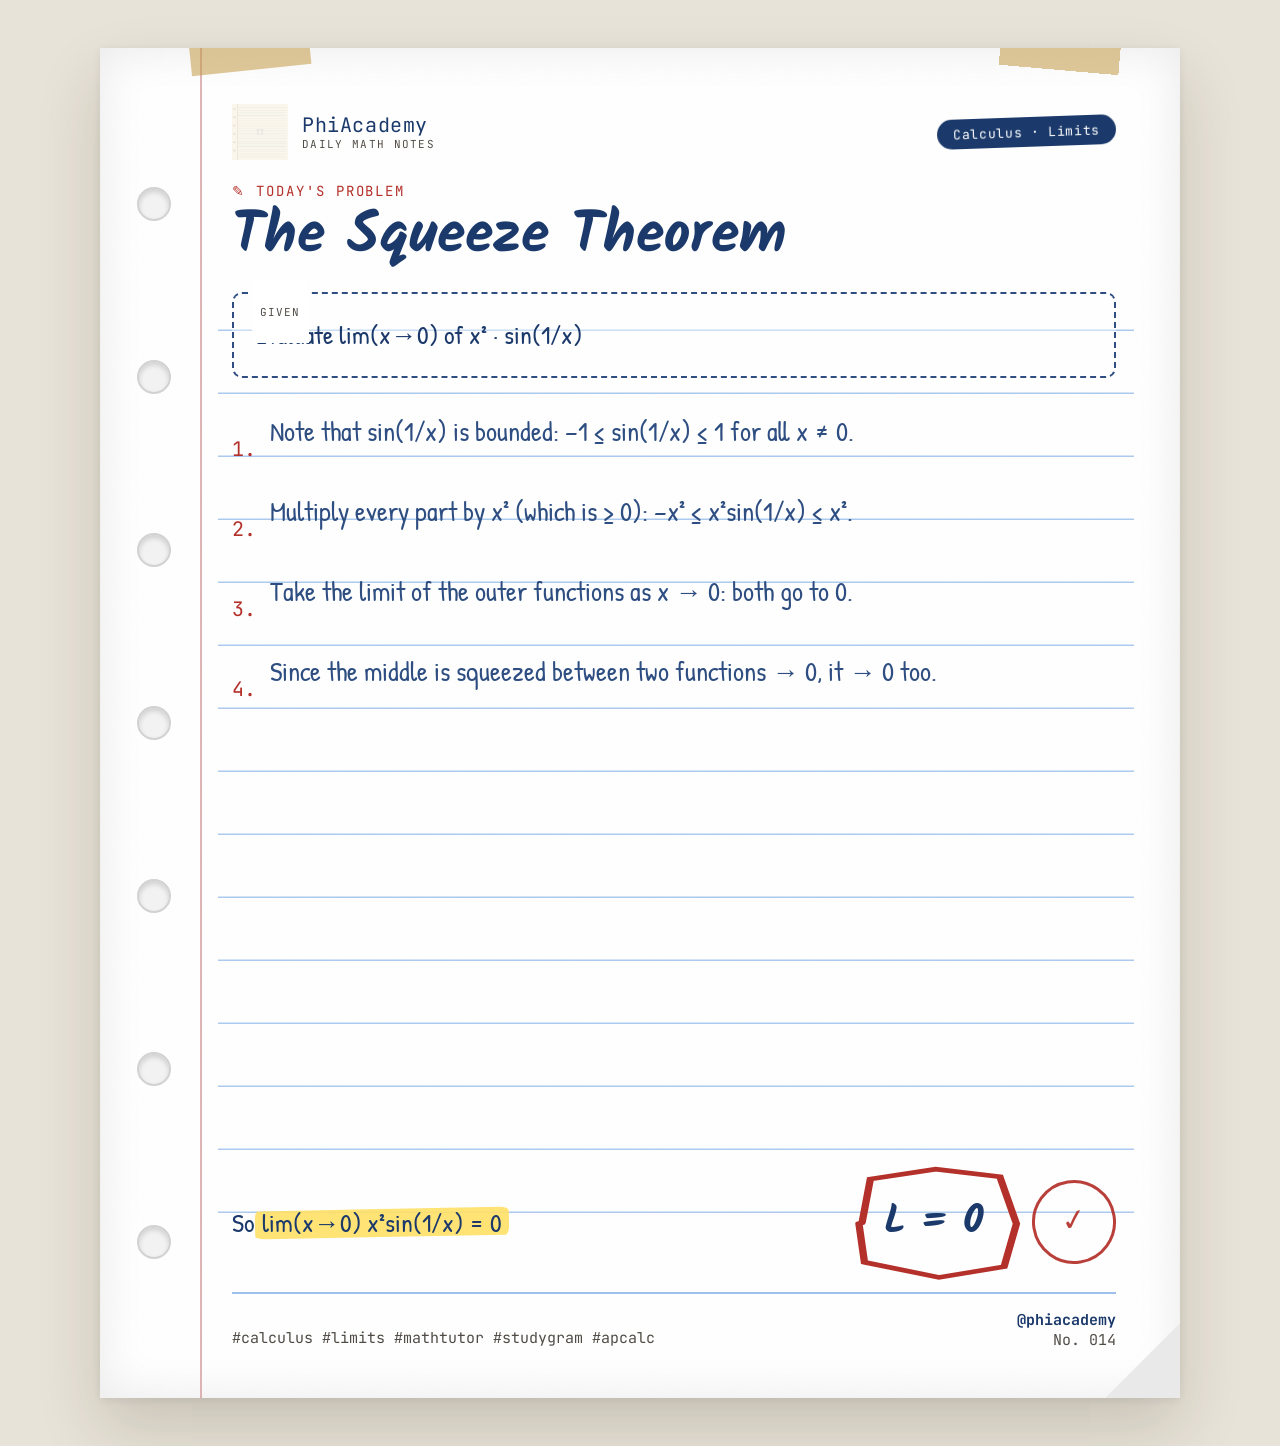
==== commit 9d371375: "Update index.html" ====
--- a/index.html
+++ b/index.html
@@ -3,317 +3,68 @@
 <head>
 <meta charset="UTF-8">
 <meta name="viewport" content="width=device-width, initial-scale=1.0">
-<title>PhiAcademy — Worked Solution Card</title>
+<title>PhiAcademy — Daily Math Notes</title>
+<meta name="description" content="Premium, handwritten-notebook-style mathematics learning cards from PhiAcademy.">
+<link rel="icon" href="phiacademy-logo.png">
 <link rel="preconnect" href="https://fonts.googleapis.com">
 <link rel="preconnect" href="https://fonts.gstatic.com" crossorigin>
 <link href="https://fonts.googleapis.com/css2?family=Kalam:wght@400;700&family=Patrick+Hand&family=JetBrains+Mono:wght@400;500;700&display=swap" rel="stylesheet">
-<style>
-  :root{
-    --paper:#fdfcf9;
-    --paper-warm:#f7f4ec;
-    --rule-blue:#b9cbe8;
-    --ink-blue:#1c3f8f;
-    --ink-red:#b3273e;
-    --graphite:#2a2a28;
-    --spiral:#232323;
-    --spiral-shine:#8a8a8a;
-    --shadow:rgba(20,15,5,0.28);
-  }
-
-  *{box-sizing:border-box;}
-
-  body{
-    margin:0;
-    min-height:100vh;
-    display:flex;
-    align-items:center;
-    justify-content:center;
-    background:#3a3630;
-    font-family:'Patrick Hand', cursive;
-  }
-
-  /* ---- outer photographed-page illusion ---- */
-  .stage{
-    padding:60px;
-  }
-  body.embed .stage{ padding:0; background:transparent; }
-  body.embed{ background:transparent; }
-
-  .page{
-    position:relative;
-    width:1080px;
-    height:1350px;
-    background:
-      radial-gradient(120% 90% at 30% 0%, rgba(255,255,255,0.55), transparent 60%),
-      linear-gradient(180deg, var(--paper) 0%, var(--paper-warm) 100%);
-    box-shadow:
-      0 40px 90px -20px var(--shadow),
-      0 10px 25px -8px rgba(0,0,0,0.35);
-    overflow:hidden;
-    transform:rotate(-0.35deg);
-  }
-
-  /* subtle paper grain */
-  .page::before{
-    content:"";
-    position:absolute; inset:0;
-    background-image:url("data:image/svg+xml;utf8,<svg xmlns='http://www.w3.org/2000/svg' width='120' height='120'><filter id='n'><feTurbulence type='fractalNoise' baseFrequency='0.9' numOctaves='2' stitchTiles='stitch'/><feColorMatrix type='matrix' values='0 0 0 0 0  0 0 0 0 0  0 0 0 0 0  0 0 0 0.03 0'/></filter><rect width='100%25' height='100%25' filter='url(%23n)'/></svg>");
-    opacity:0.55;
-    pointer-events:none;
-  }
-
-  /* soft vignette to sell top-down photo lighting */
-  .page::after{
-    content:"";
-    position:absolute; inset:0;
-    background:radial-gradient(120% 100% at 50% 40%, transparent 55%, rgba(0,0,0,0.10) 100%);
-    pointer-events:none;
-  }
-
-  /* ---- ruled lines ---- */
-  .rules{
-    position:absolute;
-    top:170px; left:0; right:0; bottom:0;
-    background-image:repeating-linear-gradient(
-      to bottom,
-      transparent 0,
-      transparent 51px,
-      var(--rule-blue) 52px
-    );
-    opacity:0.8;
-  }
-
-  /* ---- spiral binding, right edge ---- */
-  .spiral{
-    position:absolute;
-    top:0; right:0; bottom:0;
-    width:56px;
-    display:flex;
-    flex-direction:column;
-    justify-content:space-evenly;
-    align-items:center;
-    z-index:5;
-  }
-
-  /* each hole = punched paper (dark cutout with inner depth) + a wire ring
-     drawn as a separate element sitting slightly above/through it */
-  .spiral span{
-    position:relative;
-    width:26px; height:26px;
-    border-radius:50%;
-    background: radial-gradient(circle at 42% 38%, #3a3a3a 0%, #111 55%, #000 100%);
-    box-shadow:
-      inset 0 2px 3px rgba(0,0,0,0.9),
-      inset 0 -1px 1px rgba(255,255,255,0.05),
-      0 1px 1px rgba(255,255,255,0.25);
-  }
-  .spiral span::before{
-    /* the metal coil, drawn as a ring with a directional highlight so it
-       reads as curved wire rather than a flat painted circle */
-    content:"";
-    position:absolute;
-    top:-7px; left:-7px;
-    width:40px; height:40px;
-    border-radius:50%;
-    background:
-      conic-gradient(from 200deg,
-        #dfdfdf 0deg,
-        #8a8a8a 60deg,
-        #2c2c2c 140deg,
-        #4a4a4a 200deg,
-        #cfcfcf 260deg,
-        #6b6b6b 320deg,
-        #dfdfdf 360deg);
-    -webkit-mask: radial-gradient(circle, transparent 62%, #000 63%, #000 82%, transparent 83%);
-            mask: radial-gradient(circle, transparent 62%, #000 63%, #000 82%, transparent 83%);
-    filter: drop-shadow(1px 2px 1px rgba(0,0,0,0.45));
-  }
-
-  .spiral-shadow{
-    position:absolute;
-    top:0; right:50px; bottom:0;
-    width:34px;
-    background:linear-gradient(to left, rgba(0,0,0,0.12), transparent);
-    z-index:4;
-  }
-
-  /* ---- content ---- */
-  .content{
-    position:relative;
-    z-index:2;
-    padding:56px 96px 70px 72px;
-    height:100%;
-    display:flex;
-    flex-direction:column;
-  }
-
-  .eyebrow{
-    font-family:'JetBrains Mono', monospace;
-    font-size:20px;
-    font-weight:700;
-    letter-spacing:2px;
-    color:var(--graphite);
-    text-transform:uppercase;
-    opacity:0.55;
-    margin-bottom:6px;
-  }
-
-  .heading{
-    font-family:'Kalam', cursive;
-    font-weight:700;
-    font-size:52px;
-    color:var(--ink-blue);
-    margin:0 0 18px 0;
-    line-height:1;
-  }
-
-  .problem{
-    font-family:'Kalam', cursive;
-    font-size:34px;
-    color:var(--ink-blue);
-    line-height:1.55;
-    margin-bottom:6px;
-  }
-
-  .steps{
-    margin-top:8px;
-    display:flex;
-    flex-direction:column;
-    flex:1;
-  }
-
-  .step{
-    font-family:'Kalam', cursive;
-    font-size:32px;
-    color:var(--ink-blue);
-    line-height:52px;
-    height:52px;
-    display:flex;
-    align-items:center;
-    white-space:nowrap;
-    overflow:hidden;
-    text-overflow:ellipsis;
-  }
-  .step .prefix{
-    font-weight:700;
-    margin-right:14px;
-    opacity:0.9;
-  }
-
-  .answer-block{
-    margin-top:auto;
-    padding-top:18px;
-    display:flex;
-    align-items:baseline;
-    gap:18px;
-  }
-  .answer-label{
-    font-family:'Kalam', cursive;
-    font-size:32px;
-    color:var(--ink-blue);
-    font-weight:700;
-  }
-  .answer-value{
-    font-family:'Kalam', cursive;
-    font-weight:700;
-    font-size:44px;
-    color:var(--ink-red);
-    position:relative;
-    padding:2px 14px;
-  }
-  .answer-value::after{
-    content:"";
-    position:absolute;
-    left:-6px; right:-6px; bottom:-8px;
-    height:6px;
-    background:var(--ink-red);
-    opacity:0.85;
-    transform:rotate(-0.6deg);
-    border-radius:3px;
-  }
-  .answer-value::before{
-    content:"";
-    position:absolute;
-    left:-6px; right:-6px; bottom:-14px;
-    height:4px;
-    background:var(--ink-red);
-    opacity:0.6;
-    transform:rotate(0.4deg);
-    border-radius:3px;
-  }
-
-  .footer{
-    margin-top:34px;
-    display:flex;
-    justify-content:space-between;
-    align-items:flex-end;
-    font-family:'JetBrains Mono', monospace;
-    font-size:20px;
-    color:var(--graphite);
-    opacity:0.65;
-  }
-</style>
+<link rel="stylesheet" href="style.css">
 </head>
 <body>
-<div class="stage">
-  <div class="page" id="solution-card">
-    <div class="spiral-shadow"></div>
-    <div class="spiral" id="spiralHoles"></div>
-    <div class="rules"></div>
-    <div class="content">
-      <div class="eyebrow js-topic">Additional Mathematics</div>
-      <h1 class="heading js-heading">Evaluate</h1>
-      <div class="problem js-problem"></div>
-      <div class="steps js-steps"></div>
-      <div class="answer-block">
-        <span class="answer-label">Answer =</span>
-        <span class="answer-value js-answer"></span>
-      </div>
-      <div class="footer">
-        <span class="js-handle">@phiacademy</span>
-        <span class="js-cardno">No. 001</span>
+<div class="app">
+  <main class="stage-wrap">
+    <div class="stage">
+      <div class="card theme-navy" id="phi-card">
+        <div class="card__grain"></div>
+        <div class="card__edge"></div>
+        <span class="card__tape card__tape--tl"></span>
+        <span class="card__tape card__tape--tr"></span>
+        <div class="card__holes">
+          <span></span><span></span><span></span><span></span><span></span><span></span><span></span>
+        </div>
+        <div class="card__margin"></div>
+        <div class="card__rules"></div>
+
+        <div class="card__content">
+          <div class="card__header">
+            <div class="card__brand">
+              <img class="card__brand-badge" src="phiacademy-logo.png" alt="PhiAcademy">
+              <div class="card__brand-name">PhiAcademy<small>DAILY MATH NOTES</small></div>
+            </div>
+            <div class="card__tag js-topic">Calculus · Limits</div>
+          </div>
+
+          <div class="card__eyebrow">Today's Problem</div>
+          <h2 class="card__title js-title">The Squeeze Theorem</h2>
+
+          <div class="card__problem js-problem">Evaluate lim(x→0) of x² · sin(1/x)</div>
+
+          <ol class="card__steps js-steps"></ol>
+
+          <div class="card__answer-row">
+            <div class="js-formula" style="font-family:var(--font-body); font-size:26px; flex:1;"></div>
+            <div class="card__answer-wrap">
+              <svg class="js-answer-circle"></svg>
+              <span class="card__answer js-answer">L = 0</span>
+            </div>
+            <div class="card__stamp">✓</div>
+          </div>
+
+          <div class="card__footer">
+            <div class="card__hashtags js-hashtags">#calculus #limits #mathtutor</div>
+            <div class="card__pageno">
+              <span class="card__handle js-handle">@phiacademy</span><br>
+              <span class="js-cardno">No. 014</span>
+            </div>
+          </div>
+        </div>
+        <div class="card__fold"></div>
       </div>
     </div>
-  </div>
+  </main>
 </div>
 
-<script>
-  const params = new Proxy(new URLSearchParams(window.location.search), {
-    get: (p, key) => p.get(key) || ''
-  });
-
-  // helper: manual query parsing fallback (URLSearchParams itself is fine in real browsers;
-  // this file runs client-side only, unlike the n8n Code node which had no browser globals)
-  function qp(name, fallback){
-    const v = params[name];
-    return v ? v : fallback;
-  }
-
-  if (qp('embed','') === '1') document.body.classList.add('embed');
-
-  document.querySelector('.js-topic').textContent = qp('topic', 'Additional Mathematics');
-  document.querySelector('.js-heading').textContent = qp('heading', 'Evaluate');
-  document.querySelector('.js-problem').textContent = qp('problem', 'I = ∫₁³ (x² + 3x − 2) dx');
-  document.querySelector('.js-answer').textContent = qp('answer', '50 / 3');
-  document.querySelector('.js-handle').textContent = qp('handle', '@phiacademy');
-  document.querySelector('.js-cardno').textContent = 'No. ' + qp('cardno', '001');
-
-  const stepsRaw = qp('steps', 'I = ∫₁³ (x² + 3x − 2) dx|I = [x³/3 + 3x²/2 − 2x]₁³|I = 33/2 + 1/6');
-  const stepsWrap = document.querySelector('.js-steps');
-  stepsRaw.split('|').forEach((line, i) => {
-    const el = document.createElement('div');
-    el.className = 'step';
-    el.textContent = line;
-    stepsWrap.appendChild(el);
-  });
-
-  // spiral holes, evenly spaced to page height
-  const spiral = document.getElementById('spiralHoles');
-  const holeCount = 20;
-  for (let i = 0; i < holeCount; i++){
-    const s = document.createElement('span');
-    spiral.appendChild(s);
-  }
-</script>
+<script src="script.js"></script>
 </body>
 </html>
--- a/style.css
+++ b/style.css
@@ -0,0 +1,1130 @@
+/* ==========================================================================
+   PhiAcademy — Mathematics Social Card Generator
+   Notebook Alignment Edition
+   ========================================================================== */
+
+:root {
+
+  --paper:        #FFFFFF;
+  --paper-edge:   #E9E9E9;
+
+  --ink:          #1B3A6B;
+  --ink-soft:     #2E4E82;
+  --graphite:     #514C46;
+
+  --rule-blue:    #9DC1EA;
+  --margin-red:   #D08E8E;
+
+  --red-pen:      #B4302A;
+  --highlighter:  #FFE066;
+  --gold-tape:    #C49B47;
+
+  --shadow: rgba(35,24,10,0.16);
+
+  --hole-fill:#F2F2F2;
+  --hole-edge:#D2D2D2;
+
+
+  --accent:var(--red-pen);
+  --highlight:var(--highlighter);
+
+
+  --font-display:'Kalam','Segoe Print',cursive;
+  --font-body:'Patrick Hand','Comic Sans MS',cursive;
+  --font-mono:'JetBrains Mono','Courier New',monospace;
+
+
+  --card-w:1080px;
+  --card-h:1350px;
+
+
+  /* notebook spacing */
+  --rule-size:62px;
+}
+
+
+.theme-navy{
+  --accent:#B4302A;
+  --highlight:#FFE066;
+}
+
+.theme-emerald{
+  --accent:#1E6E4F;
+  --highlight:#B7EFC5;
+}
+
+.theme-plum{
+  --accent:#7A3B69;
+  --highlight:#F3C6E8;
+}
+
+
+
+*{
+ box-sizing:border-box;
+}
+
+
+html,body{
+
+ margin:0;
+ padding:0;
+
+ background:#E8E3D8;
+
+ font-family:var(--font-body);
+
+ color:var(--ink);
+
+}
+
+
+
+::selection{
+ background:var(--highlighter);
+ color:var(--ink);
+}
+
+
+
+/* =============================
+   EMBED MODE
+============================= */
+
+
+.app{
+ min-height:100vh;
+}
+
+
+.stage-wrap{
+
+ min-height:100vh;
+
+ display:flex;
+
+ align-items:center;
+
+ justify-content:center;
+
+ padding:48px 24px;
+
+}
+
+
+
+.stage{
+
+ transform-origin:top center;
+
+ flex-shrink:0;
+
+}
+
+
+
+body.embed{
+
+ background:var(--paper);
+
+}
+
+
+body.embed .stage-wrap{
+
+ padding:0;
+
+ height:auto;
+
+ min-height:0;
+
+ display:block;
+
+}
+
+
+body.embed .stage{
+
+ transform:none!important;
+
+}
+
+
+
+
+/* =============================
+   CARD
+============================= */
+
+
+.card{
+
+ width:var(--card-w);
+
+ height:var(--card-h);
+
+ background:var(--paper);
+
+ position:relative;
+
+ overflow:hidden;
+
+ box-shadow:
+ 0 30px 60px var(--shadow),
+ 0 2px 10px rgba(0,0,0,.08);
+
+ color:var(--ink);
+
+}
+
+
+
+
+.card__grain{
+
+ position:absolute;
+
+ inset:0;
+
+ opacity:.03;
+
+ mix-blend-mode:multiply;
+
+ pointer-events:none;
+
+ background-image:url("data:image/svg+xml,%3Csvg xmlns='http://www.w3.org/2000/svg' width='120' height='120'%3E%3Cfilter id='n'%3E%3CfeTurbulence type='fractalNoise' baseFrequency='.9' numOctaves='2'/%3E%3C/filter%3E%3Crect width='100%25' height='100%25' filter='url(%23n)'/%3E%3C/svg%3E");
+
+}
+
+
+
+.card__edge{
+
+ position:absolute;
+
+ inset:0;
+
+ pointer-events:none;
+
+ box-shadow:inset 0 0 46px var(--paper-edge);
+
+}
+
+
+
+
+/* =============================
+   BLUE NOTEBOOK LINES
+============================= */
+
+
+.card__rules{
+
+ position:absolute;
+
+ top:220px;
+
+ left:118px;
+
+ right:46px;
+
+ bottom:150px;
+
+
+ background-image:
+
+ repeating-linear-gradient(
+
+ to bottom,
+
+ transparent 0,
+
+ transparent calc(var(--rule-size) - 1px),
+
+ var(--rule-blue) var(--rule-size),
+
+ var(--rule-blue) calc(var(--rule-size) + 1px)
+
+ );
+
+
+ opacity:.85;
+
+ pointer-events:none;
+
+}
+
+
+
+
+.card__margin{
+
+ position:absolute;
+
+ top:0;
+
+ bottom:0;
+
+ left:100px;
+
+ width:2px;
+
+ background:var(--margin-red);
+
+ opacity:.65;
+
+}
+
+
+
+
+.card__holes{
+
+ position:absolute;
+
+ top:0;
+
+ bottom:0;
+
+ left:34px;
+
+ width:40px;
+
+ display:flex;
+
+ flex-direction:column;
+
+ justify-content:space-evenly;
+
+ align-items:center;
+
+}
+
+
+
+.card__holes span{
+
+ width:34px;
+
+ height:34px;
+
+ border-radius:50%;
+
+ background:var(--hole-fill);
+
+ border:2px solid var(--hole-edge);
+
+ box-shadow:inset 0 3px 5px rgba(0,0,0,.14);
+
+}
+
+
+
+
+.card__fold{
+
+ position:absolute;
+
+ right:0;
+
+ bottom:0;
+
+ width:74px;
+
+ height:74px;
+
+ background:linear-gradient(
+ 135deg,
+ transparent 49%,
+ var(--paper-edge) 50%
+ );
+
+}
+
+
+
+
+
+/* =============================
+   CONTENT
+============================= */
+
+
+.card__content{
+
+ position:relative;
+
+ z-index:2;
+
+ height:100%;
+
+ padding:56px 64px 48px 132px;
+
+ display:flex;
+
+ flex-direction:column;
+
+}
+/* =============================
+   HEADER
+============================= */
+
+
+.card__header{
+
+ display:flex;
+
+ align-items:center;
+
+ justify-content:space-between;
+
+ margin-bottom:22px;
+
+}
+
+
+
+.card__brand{
+
+ display:flex;
+
+ align-items:center;
+
+ gap:14px;
+
+}
+
+
+
+.card__brand-badge{
+
+ width:56px;
+
+ height:56px;
+
+ flex-shrink:0;
+
+}
+
+
+
+.card__brand-name{
+
+ font-family:var(--font-mono);
+
+ font-size:20px;
+
+ letter-spacing:.03em;
+
+ color:var(--ink);
+
+ line-height:1.1;
+
+}
+
+
+
+.card__brand-name small{
+
+ display:block;
+
+ font-size:11px;
+
+ color:var(--graphite);
+
+ letter-spacing:.12em;
+
+ margin-top:2px;
+
+}
+
+
+
+
+.card__tag{
+
+ font-family:var(--font-mono);
+
+ font-size:13px;
+
+ letter-spacing:.05em;
+
+ color:var(--paper);
+
+ background:var(--ink);
+
+ padding:7px 16px 6px;
+
+ border-radius:20px;
+
+ transform:rotate(-2deg);
+
+ white-space:nowrap;
+
+}
+
+
+
+
+
+/* =============================
+   TITLE AREA
+============================= */
+
+
+.card__eyebrow{
+
+ font-family:var(--font-mono);
+
+ font-size:14px;
+
+ letter-spacing:.14em;
+
+ color:var(--accent);
+
+ text-transform:uppercase;
+
+ margin-bottom:6px;
+
+}
+
+
+
+.card__eyebrow::before{
+
+ content:"✎ ";
+
+}
+
+
+
+
+.card__title{
+
+ font-family:var(--font-display);
+
+ font-weight:700;
+
+ font-size:58px;
+
+ line-height:1.06;
+
+ color:var(--ink);
+
+ margin:0 0 20px;
+
+ max-width:95%;
+
+}
+
+
+
+
+/* =============================
+   QUESTION BOX
+   Align with notebook writing
+============================= */
+
+
+.card__problem{
+
+ border:2px dashed var(--ink-soft);
+
+ border-radius:10px;
+
+
+ padding:10px 22px;
+
+
+ font-family:var(--font-body);
+
+ font-size:26px;
+
+
+ /* notebook baseline */
+ line-height:62px;
+
+
+ color:var(--ink);
+
+
+ background:rgba(255,255,255,.35);
+
+
+ margin-bottom:22px;
+
+
+ position:relative;
+
+}
+
+
+
+
+.card__problem::before{
+
+ content:"GIVEN";
+
+ position:absolute;
+
+ top:-13px;
+
+ left:18px;
+
+
+ background:var(--paper);
+
+ padding:0 8px;
+
+
+ font-family:var(--font-mono);
+
+ font-size:11px;
+
+ letter-spacing:.1em;
+
+
+ color:var(--graphite);
+
+}
+
+
+
+
+
+/* =============================
+   SOLUTION STEPS
+   Text follows blue lines
+============================= */
+
+
+.card__steps{
+
+
+ list-style:none;
+
+
+ margin:0 0 20px;
+
+
+ padding:0;
+
+
+ font-family:var(--font-body);
+
+
+ font-size:27px;
+
+
+ /*
+   IMPORTANT:
+   Same height as notebook rule spacing
+ */
+
+ line-height:var(--rule-size);
+
+
+
+ color:var(--ink-soft);
+
+
+ flex:1;
+
+
+ counter-reset:step;
+
+}
+
+
+
+
+.card__steps li{
+
+
+ display:flex;
+
+
+ align-items:flex-start;
+
+
+ gap:14px;
+
+
+ margin-bottom:0;
+
+
+ min-height:var(--rule-size);
+
+
+}
+
+
+
+.card__steps li::before{
+
+
+ content:counter(step) ".";
+
+
+ counter-increment:step;
+
+
+ font-family:var(--font-mono);
+
+
+ color:var(--accent);
+
+
+ font-size:20px;
+
+
+ padding-top:18px;
+
+
+ flex-shrink:0;
+
+
+}
+
+
+
+
+/* Move handwriting slightly down
+   to sit on blue line */
+
+.card__steps li,
+.card__problem{
+
+
+ transform:translateY(5px);
+
+}
+
+
+
+
+
+
+/* =============================
+   HIGHLIGHT MARKER
+============================= */
+
+
+.hl{
+
+
+ position:relative;
+
+
+ white-space:nowrap;
+
+
+ padding:0 2px;
+
+
+}
+
+
+
+.hl::before{
+
+
+ content:"";
+
+
+ position:absolute;
+
+
+ left:-5px;
+
+
+ right:-5px;
+
+
+ top:14%;
+
+
+ bottom:6%;
+
+
+ background:var(--highlight);
+
+
+ transform:rotate(-1.1deg);
+
+
+ z-index:-1;
+
+
+ mix-blend-mode:multiply;
+
+
+ border-radius:
+ 3px 9px 4px 10px /
+ 8px 4px 9px 3px;
+
+
+ opacity:.9;
+
+
+}
+
+
+
+
+
+/* =============================
+   ANSWER
+============================= */
+
+
+.card__answer-row{
+
+
+ display:flex;
+
+
+ align-items:center;
+
+
+ gap:22px;
+
+
+ margin-top:auto;
+
+
+}
+
+
+
+.card__answer-wrap{
+
+
+ position:relative;
+
+
+ display:inline-flex;
+
+
+ padding:10px 26px;
+
+
+}
+
+
+
+
+.card__answer-wrap svg{
+
+
+ position:absolute;
+
+
+ inset:-16px;
+
+
+ width:calc(100% + 32px);
+
+
+ height:calc(100% + 32px);
+
+
+ overflow:visible;
+
+
+}
+
+
+
+.card__answer-wrap svg path{
+
+
+ fill:none;
+
+
+ stroke:var(--accent);
+
+
+ stroke-width:4;
+
+
+ stroke-linecap:round;
+
+
+}
+
+
+
+
+
+.card__answer{
+
+
+ font-family:var(--font-display);
+
+
+ font-weight:700;
+
+
+ font-size:40px;
+
+
+ color:var(--ink);
+
+
+ position:relative;
+
+
+ z-index:1;
+
+
+}
+
+
+
+
+.card__stamp{
+
+
+ font-family:var(--font-display);
+
+
+ font-size:30px;
+
+
+ color:var(--accent);
+
+
+ border:3px solid var(--accent);
+
+
+ border-radius:50%;
+
+
+ width:84px;
+
+
+ height:84px;
+
+
+ display:flex;
+
+
+ align-items:center;
+
+
+ justify-content:center;
+
+
+ transform:rotate(-9deg);
+
+
+ opacity:.92;
+
+
+ flex-shrink:0;
+
+
+}
+
+
+
+
+
+/* =============================
+   FOOTER
+============================= */
+
+
+.card__footer{
+
+
+ margin-top:28px;
+
+
+ padding-top:16px;
+
+
+ border-top:2px solid var(--rule-blue);
+
+
+ display:flex;
+
+
+ justify-content:space-between;
+
+
+ align-items:flex-end;
+
+
+ font-family:var(--font-mono);
+
+
+ font-size:15px;
+
+
+ color:var(--graphite);
+
+
+}
+
+
+
+
+.card__hashtags{
+
+
+ max-width:70%;
+
+
+ line-height:1.6;
+
+
+}
+
+
+
+.card__handle{
+
+
+ color:var(--ink);
+
+
+ font-weight:bold;
+
+
+}
+
+
+
+.card__pageno{
+
+
+ text-align:right;
+
+
+ white-space:nowrap;
+
+
+}
+
+
+
+
+
+/* =============================
+   WASHI TAPE
+============================= */
+
+
+.card__tape{
+
+
+ position:absolute;
+
+
+ width:120px;
+
+
+ height:34px;
+
+
+ background:var(--gold-tape);
+
+
+ opacity:.55;
+
+
+ z-index:3;
+
+
+}
+
+
+
+.card__tape--tl{
+
+
+ top:-12px;
+
+
+ left:90px;
+
+
+ transform:rotate(-6deg);
+
+
+}
+
+
+
+.card__tape--tr{
+
+
+ top:-12px;
+
+
+ right:60px;
+
+
+ transform:rotate(5deg);
+
+
+}
+
+
+
+
+
+/* =============================
+   RESPONSIVE
+============================= */
+
+
+@media(max-width:900px){
+
+
+.stage-wrap{
+
+
+ min-height:auto;
+
+
+ padding:28px 12px 60px;
+
+
+}
+
+
+}
+
+
+
+
+@media(prefers-reduced-motion:reduce){
+
+
+*{
+
+
+ transition:none!important;
+
+
+}
+
+
+}
+
+
+
+
+:focus-visible{
+
+
+ outline:3px solid var(--ink-soft);
+
+
+ outline-offset:2px;
+
+
+}
